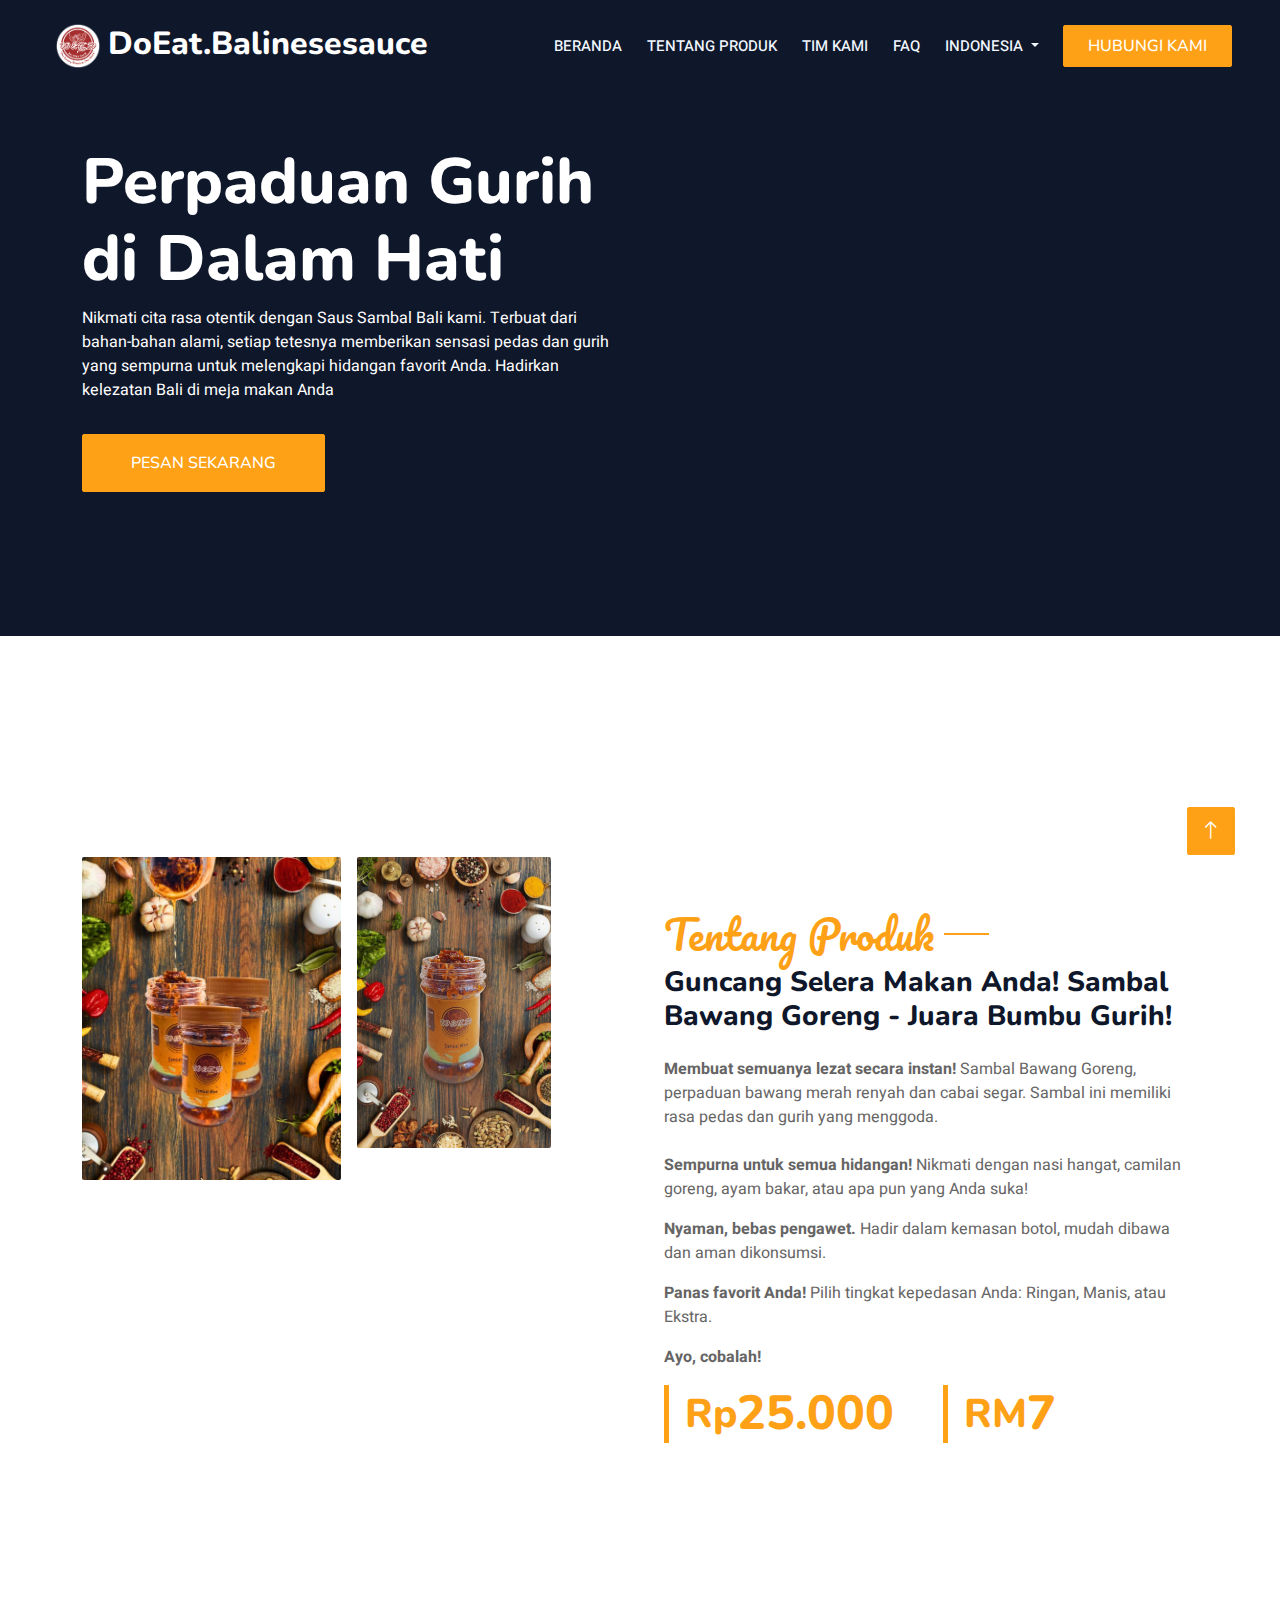
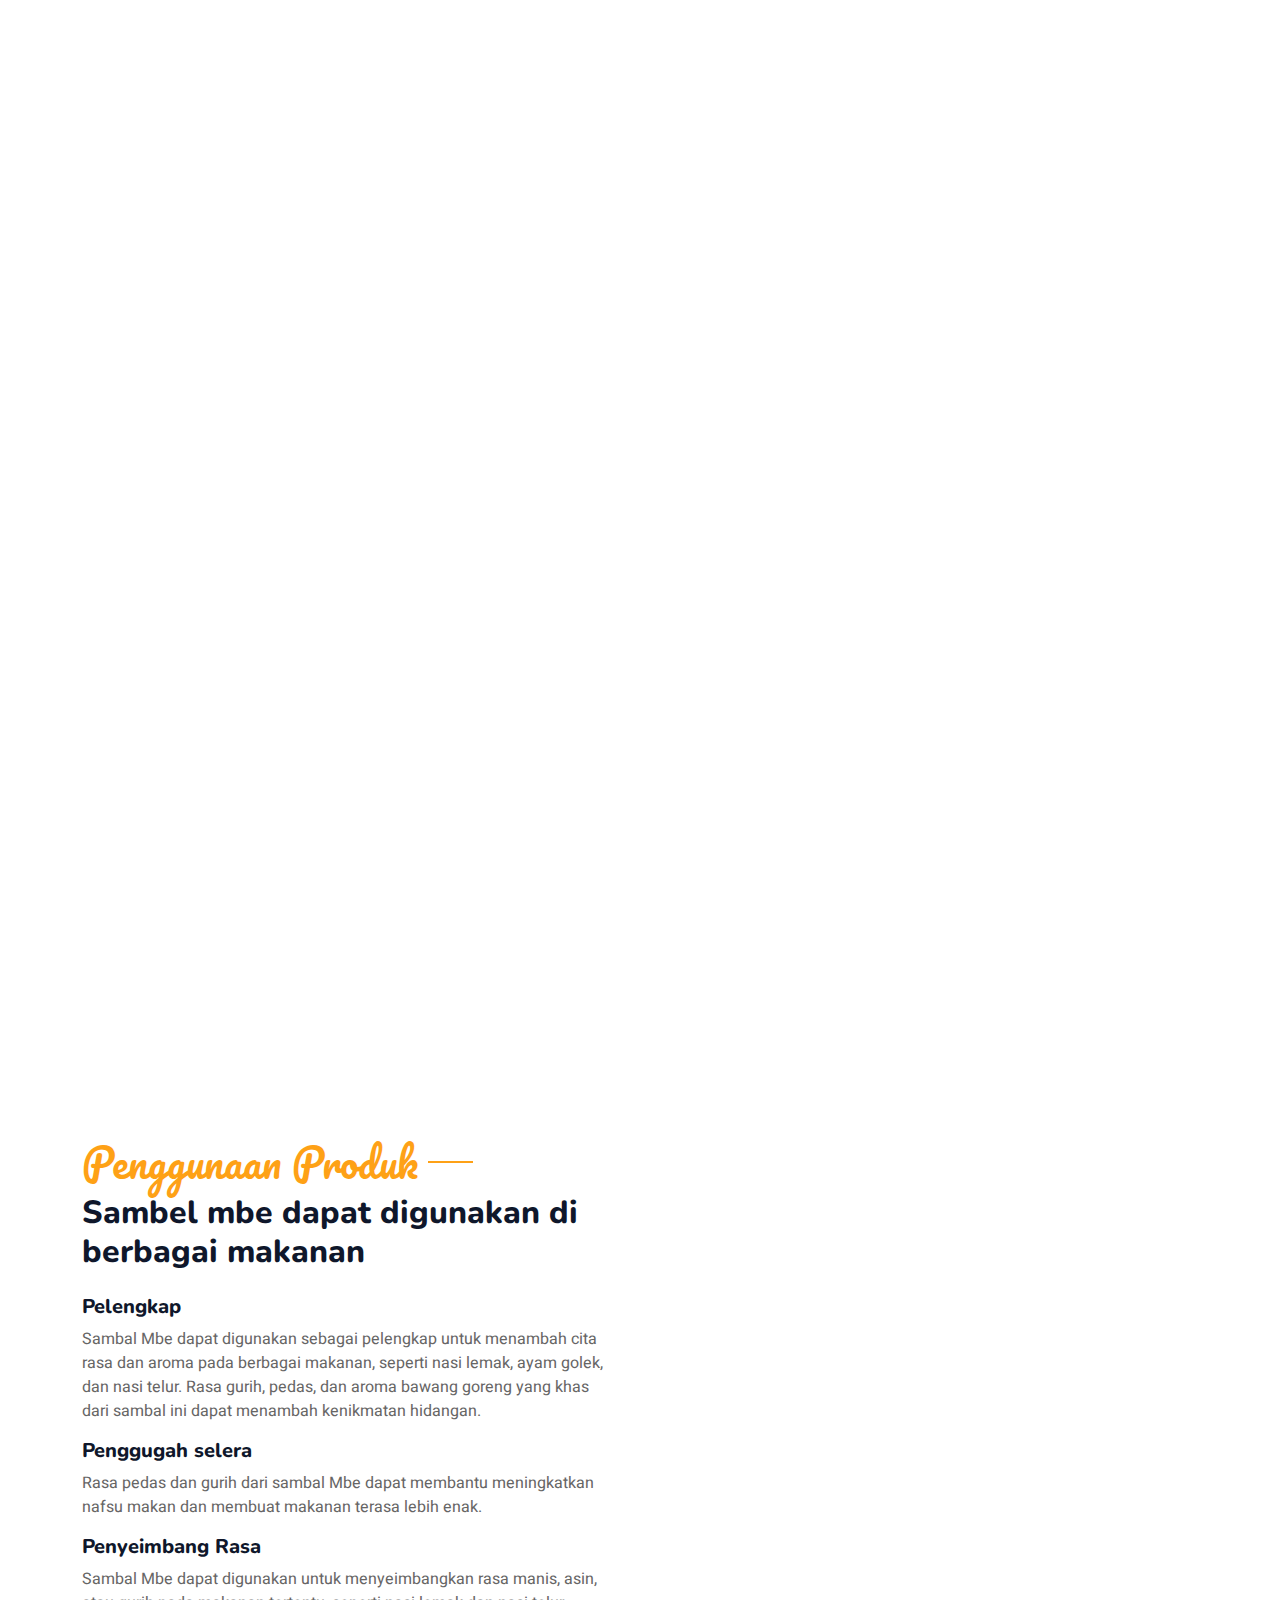
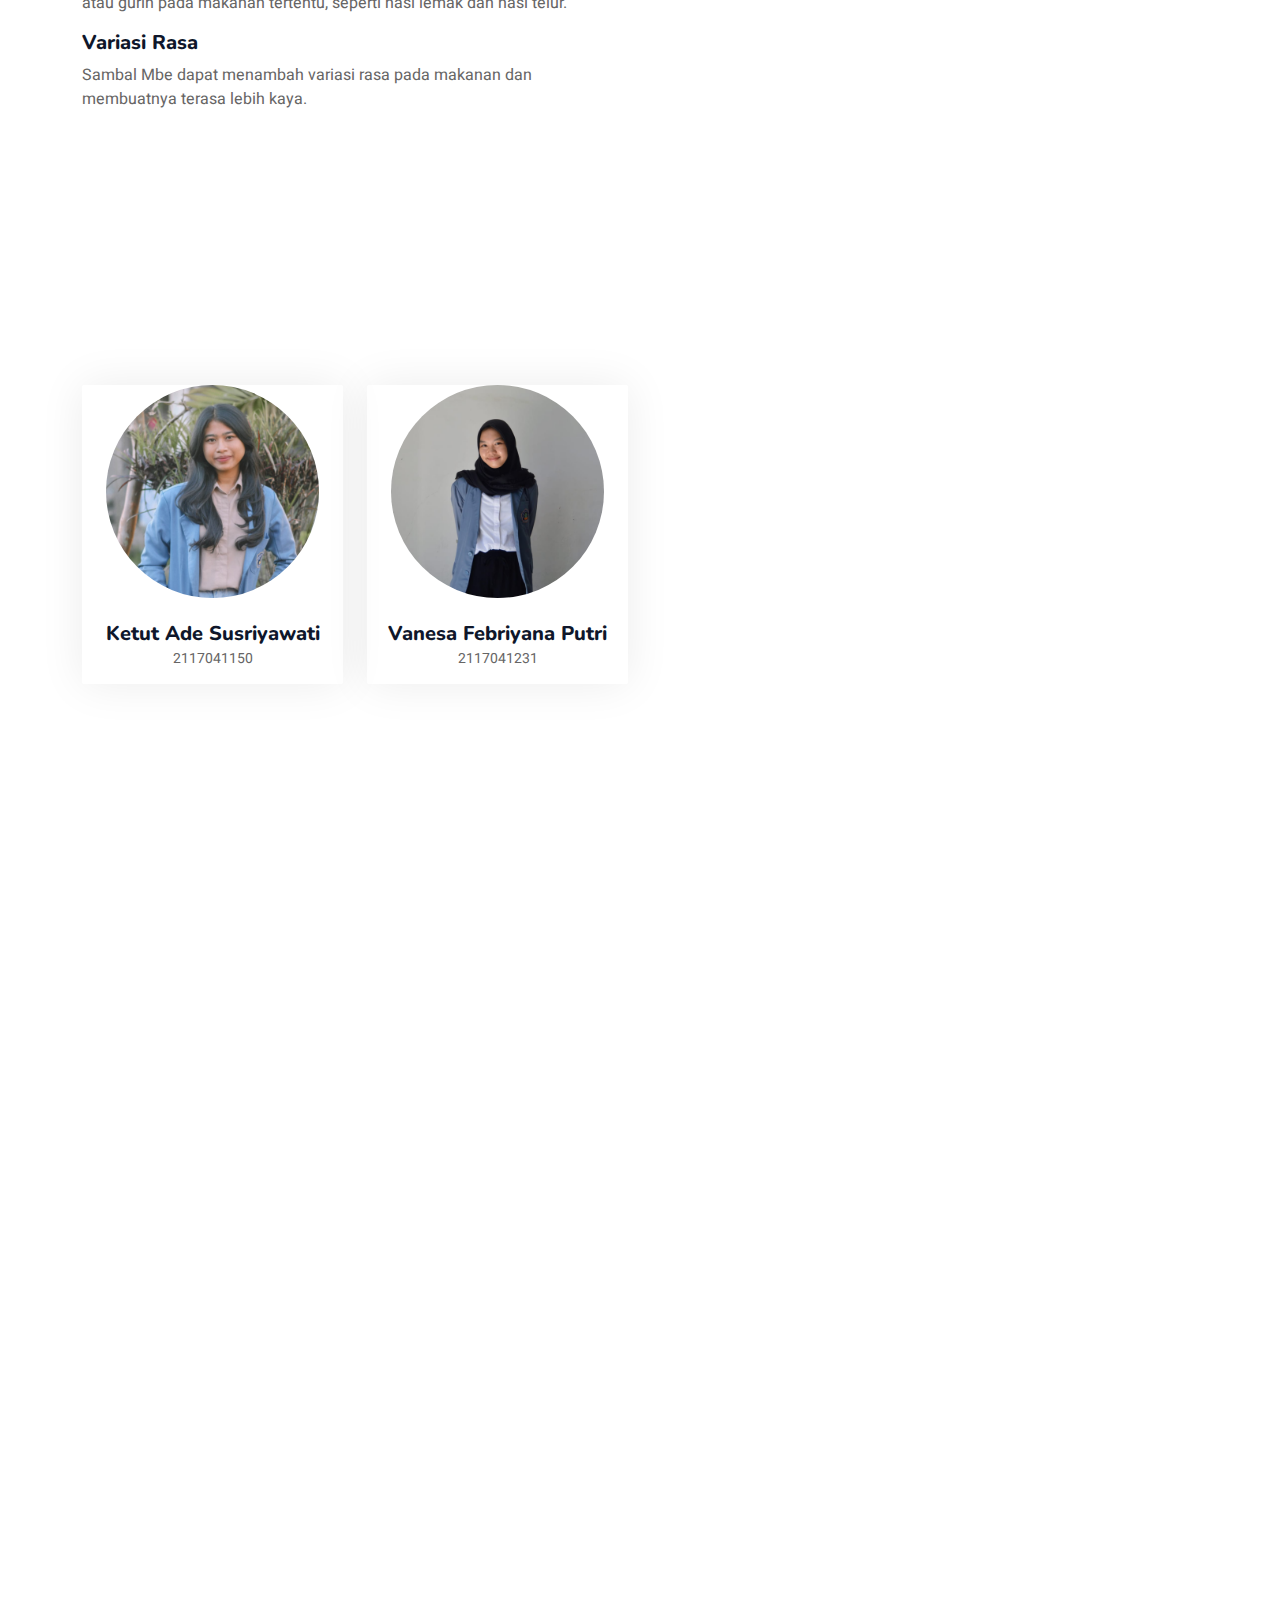
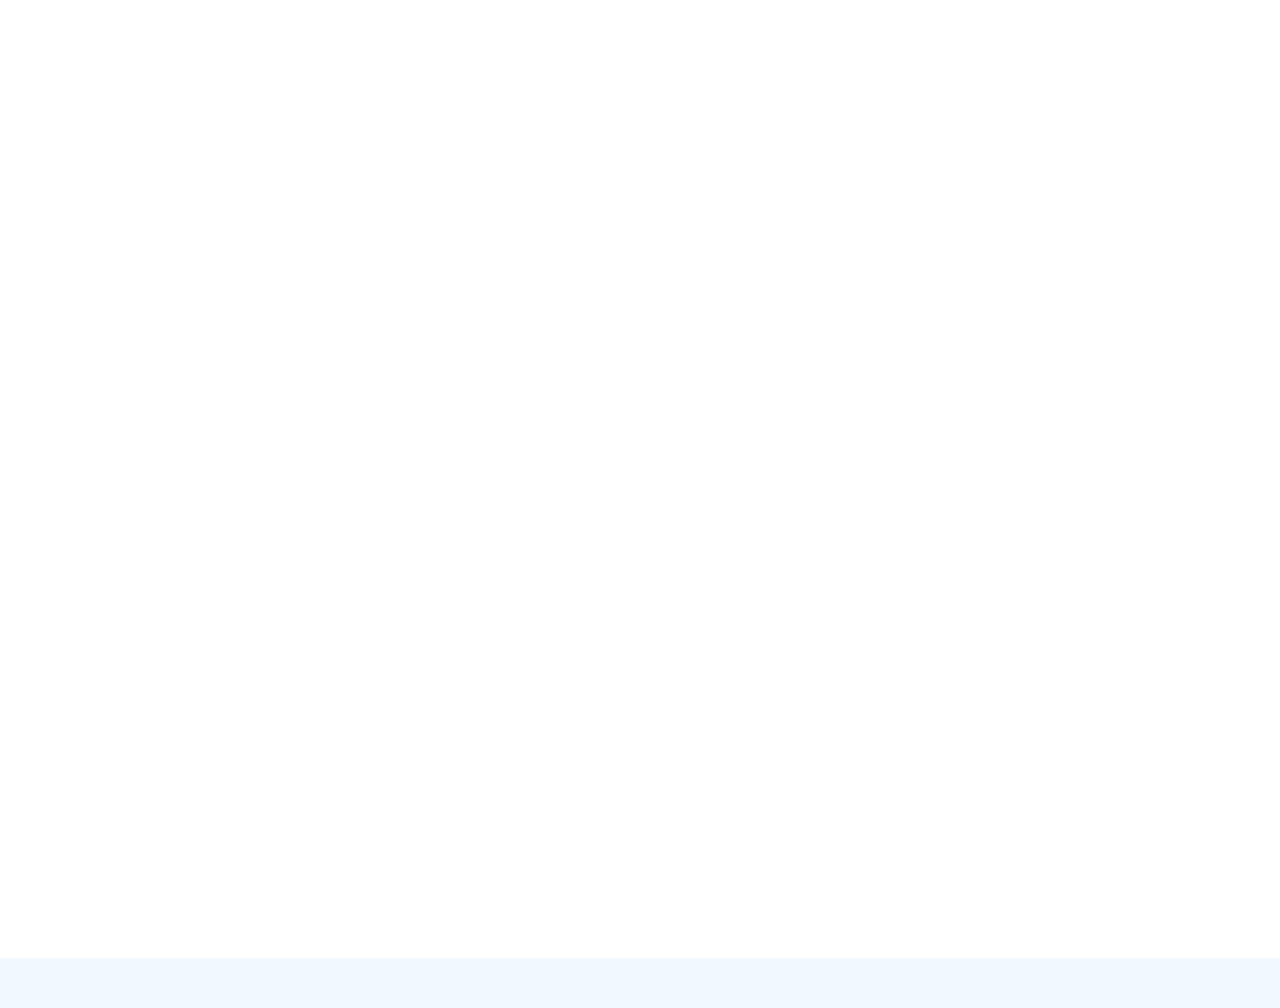
==== index_idn.html @ dbb7de4a "gasss1" ====
<!DOCTYPE html>
<html lang="en">

<head>
    <meta charset="utf-8">
    <title>Website - DoEat.Balinesesauce</title>
    <meta content="width=device-width, initial-scale=1.0" name="viewport">
    <meta content="" name="keywords">
    <meta content="" name="description">

    <!-- Favicon -->
    <link href="img/favicon.ico" rel="icon">
    <link rel="stylesheet" href="https://cdnjs.cloudflare.com/ajax/libs/font-awesome/6.0.0-beta3/css/all.min.css">


    <!-- Google Web Fonts -->
    <link rel="preconnect" href="https://fonts.googleapis.com">
    <link rel="preconnect" href="https://fonts.gstatic.com" crossorigin>
    <link href="https://fonts.googleapis.com/css2?family=Heebo:wght@400;500;600&family=Nunito:wght@600;700;800&family=Pacifico&display=swap" rel="stylesheet">

    <!-- Icon Font Stylesheet -->
    <link href="https://cdnjs.cloudflare.com/ajax/libs/font-awesome/5.10.0/css/all.min.css" rel="stylesheet">
    <link href="https://cdn.jsdelivr.net/npm/bootstrap-icons@1.4.1/font/bootstrap-icons.css" rel="stylesheet">

    <!-- Libraries Stylesheet -->
    <link href="lib/animate/animate.min.css" rel="stylesheet">
    <link href="lib/owlcarousel/assets/owl.carousel.min.css" rel="stylesheet">
    <link href="lib/tempusdominus/css/tempusdominus-bootstrap-4.min.css" rel="stylesheet" />

    <!-- Customized Bootstrap Stylesheet -->
    <link href="css/bootstrap.min.css" rel="stylesheet">

    <!-- Flag -->
    <link rel="stylesheet" href="https://cdnjs.cloudflare.com/ajax/libs/flag-icon-css/3.2.1/css/flag-icon.min.css">

    <!-- Template Stylesheet -->
    <link href="css/style.css" rel="stylesheet">
</head>

<body>
    <div class="container-xxl bg-white p-0">
            <!-- Spinner Start -->
            <div id="spinner" class="show bg-white position-fixed translate-middle w-100 vh-100 top-50 start-50 d-flex align-items-center justify-content-center">
                <div class="spinner-border text-primary" style="width: 3rem; height: 3rem;" role="status">
                    <span class="sr-only">Memuat...</span>
                </div>
            </div>
            <!-- Spinner End -->
    
    
            <!-- Navbar & Hero Start -->
            <section id="home">
                <div class="container-xxl position-relative p-0">
                    <nav id="navbar" class="navbar navbar-expand-lg navbar-dark px-4 px-lg-5 py-3 py-lg-0">
                        <a href="" class="navbar-brand p-0">
                            <h2 class="text-white m-0"><img src="img/logo.png" alt="Logo">DoEat.Balinesesauce</h2>
                        </a>
                        <button class="navbar-toggler" type="button" data-bs-toggle="collapse" data-bs-target="#navbarCollapse">
                            <span class="fa fa-bars"></span>
                        </button>
                        <div class="collapse navbar-collapse" id="navbarCollapse">
                            <div class="navbar-nav ms-auto py-0 pe-4">
                                <a href="#home" class="nav-item nav-link">Beranda</a>
                                <a href="#about" class="nav-item nav-link">Tentang Produk</a>
                                <a href="#team" class="nav-item nav-link">Tim Kami</a>
                                <a href="#faq" class="nav-item nav-link">FAQ</a>
                                <div class="nav-item dropdown">
                                    <a class="nav-link dropdown-toggle" href="#" id="dropdown09" data-bs-toggle="dropdown" aria-haspopup="true" aria-expanded="false">
                                        <span class="flag-icon flag-icon-id"></span> Indonesia
                                    </a>
                                    <div class="dropdown-menu" aria-labelledby="dropdown09">
                                        <a class="dropdown-item" href="index.html"><span class="flag-icon flag-icon-us"></span> English</a>
                                    </div>
                                </div>
                            </div>
                            <a href="http://wa.me/+6285792359895" class="btn btn-primary py-2 px-4">Hubungi Kami</a>
                        </div>
                    </nav>
                <div class="container-xxl py-5 bg-dark hero-header mb-5">
                    <div class="container my-5 py-5">
                        <div class="row align-items-center g-5">
                            <div class="col-lg-6 text-center text-lg-start">
                                <h1 class="display-3 text-white animated slideInLeft">Perpaduan Gurih<br>di Dalam Hati</h1>
                                <p class="text-white animated slideInLeft mb-4 pb-2">Nikmati cita rasa otentik dengan Saus Sambal Bali kami. Terbuat dari bahan-bahan alami, setiap tetesnya memberikan sensasi pedas dan gurih yang sempurna untuk melengkapi hidangan favorit Anda. Hadirkan kelezatan Bali di meja makan Anda</p>
                                <a href="http://wa.me/+6285792359895" class="btn btn-primary py-sm-3 px-sm-5 me-3 animated slideInLeft">Pesan Sekarang</a>
                            </div>
                            <div class="col-lg-6 text-center text-lg-end overflow-hidden">
                                <img class="img-fluid" src="img/hero.png" alt="">
                            </div>
                        </div>
                    </div>
                </div>
            </div>
            </section>        
        <!-- Navbar & Hero End -->


        <!-- About Start -->
         <section id="about">
            <div class="container-xxl py-5">
                <div class="container">
                    <div class="row g-5 align-items-center">
                        <div class="col-lg-6">
                            <div class="row g-3">
                                <div class="col-6 text-start">
                                    <img class="img-fluid rounded w-100 wow zoomIn" data-wow-delay="0.1s" src="img/1.jpeg">
                                </div>
                                <div class="col-6 text-start">
                                    <img class="img-fluid rounded w-75 wow zoomIn" data-wow-delay="0.3s" src="img/2.jpg">
                                </div>
                                <div class="col-6 text-end">
                                    <img class="img-fluid rounded w-75 wow zoomIn" data-wow-delay="0.5s" src="img/3.jpeg">
                                </div>
                                <div class="col-6 text-end">
                                    <img class="img-fluid rounded w-100 wow zoomIn" data-wow-delay="0.7s" src="img/4.jpeg">
                                </div>
                            </div>
                        </div>
                        <div class="col-lg-6">
                            <h1 class="section-title ff-secondary text-start text-primary fw-normal">Tentang Produk</h1>
                            <h3 class="mb-4">Guncang Selera Makan Anda! Sambal Bawang Goreng - Juara Bumbu Gurih!</h3>
                            <p class="mb-4"><b>Membuat semuanya lezat secara instan!</b> Sambal Bawang Goreng, perpaduan bawang merah renyah dan cabai segar. Sambal ini memiliki rasa pedas dan gurih yang menggoda.
                                <p><b>Sempurna untuk semua hidangan!</b> Nikmati dengan nasi hangat, camilan goreng, ayam bakar, atau apa pun yang Anda suka!</p>
                                <p><b>Nyaman, bebas pengawet.</b> Hadir dalam kemasan botol, mudah dibawa dan aman dikonsumsi.</p>
                                <p><b>Panas favorit Anda!</b> Pilih tingkat kepedasan Anda: Ringan, Manis, atau Ekstra.</p>
                                <b>Ayo, cobalah!</b></p>
                            <div class="row g-4 mb-4">
                                <div class="col-sm-6">
                                    <div class="d-flex align-items-center border-start border-5 border-primary px-3">
                                        <h1 class="flex-shrink-0 display-5 text-primary mb-0" style="font-size: 2.5rem;">Rp</h1>
                                        <h1 class="flex-shrink-0 display-5 text-primary mb-0" data-toggle="counter-up">25.000</h1>
                                    </div>
                                </div>
                                <div class="col-sm-6">
                                    <div class="d-flex align-items-center border-start border-5 border-primary px-3">
                                        <h1 class="flex-shrink-0 display-5 text-primary mb-0" style="font-size: 2.5rem;">RM</h1>
                                        <h1 class="flex-shrink-0 display-5 text-primary mb-0" data-toggle="counter-up">7</h1>
                                    </div>
                                </div>
                            </div>
                        </div>
                    </div>
                </div>
            </div>
         </section>
        <!-- About End -->


        <!-- Service Start -->
        <div class="container-xxl py-5">
            <div class="container">
                <div class="text-center wow fadeInUp" data-wow-delay="0.1s">
                    <h1 class="section-title ff-secondary text-center text-primary fw-normal">Manfaat Produk</h1>
                    <h5 class="mb-5">Sambal bawang goreng adalah bumbu populer Indonesia yang terbuat dari bawang merah goreng, cabai, dan rempah-rempah lainnya. Sambal ini merupakan bumbu serbaguna yang dapat dinikmati dengan berbagai macam hidangan, seperti nasi, ayam goreng, atau sayuran. Selain rasanya yang lezat, sambal bawang goreng juga memiliki beberapa manfaat bagi kesehatan.</h5>
                </div>
                <div class="row g-3">
                    <div class="col-lg-4 col-sm-6 wow fadeInUp" data-wow-delay="0.1s">
                        <div class="service-item rounded pt-3">
                            <div class="p-4">
                                <div class="rounded-circle m-4">
                                    <img class="img-fluid" src="img/e1.png" alt="">
                                </div>
                                <div class="text-center">
                                    <h5>Membantu Melawan Jerawat</h5>
                                    <p>Jerawat dapat disebabkan oleh pertumbuhan bakteri pada wajah. Bawang putih, yang digunakan dalam sambal bawang goreng, mengandung allicin dan senyawa lain yang memiliki sifat antibakteri.</p>
                                    <p>Jika Anda sedang berjerawat, mengonsumsi sambal bawang goreng dalam jumlah sedang dan dengan tingkat kepedasan yang sesuai dapat menjadi pilihan yang baik.</p>
                                </div>
                            </div>
                        </div>
                    </div>
                    <div class="col-lg-4 col-sm-6 wow fadeInUp" data-wow-delay="0.1s">
                        <div class="service-item rounded pt-3">
                            <div class="p-4">
                                <div class="rounded-circle m-4">
                                    <img class="img-fluid" src="img/e2.jpg" alt="">
                                </div>
                                <div class="text-center">
                                    <h5>Membantu Menurunkan Kolesterol</h5>
                                    <p>Selain membantu menjaga kesehatan pencernaan, bawang merah yang digunakan dalam sambal bawang goreng juga dapat membantu menurunkan kolesterol karena kandungan allicin.</p>
                                    <p>Cara sehat untuk mengonsumsinya adalah dengan menghindari memakannya dengan lauk pauk yang dapat memicu kolesterol naik. Misalnya, daging merah, makanan cepat saji, dan daging olahan.</p>
                                    <p>Setidaknya, dengan menghindari lauk-pauk pemicu kolesterol naik, Anda bisa menikmati lezatnya sambal bawang goreng dan manfaatnya yang baik untuk tubuh.</p>
                                </div>
                            </div>
                        </div>
                    </div>
                    <div class="col-lg-4 col-sm-6 wow fadeInUp" data-wow-delay="0.1s">
                        <div class="service-item rounded pt-3">
                            <div class="p-4">
                                <div class="rounded-circle m-4">
                                    <img class="img-fluid" src="img/e3.jpg" alt="">
                                </div>
                                <div class="text-center">
                                    <h5>Membantu Menjaga Kesehatan Pencernaan</h5>
                                    <p>Bawang merah mengandung serat, tetapi tidak sebanyak buah-buahan, sayuran, dan biji-bijian. Namun, serat yang terkandung dalam bawang merah juga dapat membantu menjaga kesehatan pencernaan selama dikonsumsi tidak berlebihan.</p>
                                    <p>Jadi, ini bisa menjadi salah satu cara untuk menjaga pencernaan Anda tetap lancar atau terhindar dari sembelit.</p>
                                </div>
                            </div>
                        </div>
                    </div>
                </div>
            </div>
        </div>
        <!-- Service End -->

        <!-- Use Start -->
        <section id="about">
            <div class="container-xxl py-5">
                <div class="container">
                    <div class="row g-5 align-items-center">
                        <div class="col-lg-6">
                            <h1 class="section-title ff-secondary text-start text-primary fw-normal">Penggunaan Produk</h1>
                            <h2>Sambel mbe dapat digunakan di berbagai makanan</h2>
                            <p class="mb-4"><h5>Pelengkap</h5>
                                <p>Sambal Mbe dapat digunakan sebagai pelengkap untuk menambah cita rasa dan aroma pada berbagai makanan, seperti nasi lemak, ayam golek, dan nasi telur. Rasa gurih, pedas, dan aroma bawang goreng yang khas dari sambal ini dapat menambah kenikmatan hidangan.</p>
                                <h5>Penggugah selera</h5>
                                <p>Rasa pedas dan gurih dari sambal Mbe dapat membantu meningkatkan nafsu makan dan membuat makanan terasa lebih enak.</p>
                                <h5>Penyeimbang Rasa</h5>
                                <p>Sambal Mbe dapat digunakan untuk menyeimbangkan rasa manis, asin, atau gurih pada makanan tertentu, seperti nasi lemak dan nasi telur.</p>
                                <h5>Variasi Rasa</h5>
                                <p>Sambal Mbe dapat menambah variasi rasa pada makanan dan membuatnya terasa lebih kaya.</p></p>
                        </div>
                        <div class="col-lg-6">
                            <div class="row g-3">
                                <div class="col-6 text-start">
                                    <img class="img-fluid rounded w-200 wow zoomIn" data-wow-delay="0.1s" src="img/7.jpeg">
                                </div>
                                <div class="col-6 text-start">
                                    <img class="img-fluid rounded w-200 wow zoomIn" data-wow-delay="0.3s" src="img/6.jpg">
                                </div>
                                <div class="col-6 text-end">
                                    <img class="img-fluid rounded w-200 wow zoomIn" data-wow-delay="0.5s" src="img/5.jpg">
                                </div>
                                <div class="col-6 text-end">
                                    <img class="img-fluid rounded w-200 wow zoomIn" data-wow-delay="0.7s" src="img/8.jpeg">
                                </div>
                            </div>
                        </div>
                    </div>
                </div>
            </div>
         </section>
        <!-- Use End -->

        <!-- Team Start -->
        <section id="team">
            <div class="container-xxl pt-5 pb-3">
                <div class="container">
                    <div class="text-center wow fadeInUp" data-wow-delay="0.1s">
                        <h1 class="section-title ff-secondary text-center text-primary fw-normal">Anggota Tim</h1>
                        <h3 class="mb-5">Tim Kami yang Berdedikasi</h3>
                    </div>
                    <div class="row g-4">
                        <div class="col-lg-3 col-md-6 fadeInUp" data-wow-delay="0.3s">
                            <div class="team-item text-center rounded">
                                <div class="rounded-circle overflow-hidden m-4">
                                    <img class="img-fluid" src="img/p1.png" alt="">
                                </div>
                                <h5 class="mb-0">Ketut Ade Susriyawati</h5>
                                <small>2117041150</small>
                            </div>
                        </div>
                        <div class="col-lg-3 col-md-6 fadeInUp" data-wow-delay="0.3s">
                            <div class="team-item text-center rounded">
                                <div class="rounded-circle overflow-hidden m-4">
                                    <img class="img-fluid" src="img/p2.png" alt="">
                                </div>
                                <h5 class="mb-0">Vanesa Febriyana Putri</h5>
                                <small>2117041231</small>
                            </div>
                        </div>
                        <div class="col-lg-3 col-md-6 wow fadeInUp" data-wow-delay="0.5s">
                            <div class="team-item text-center rounded overflow">
                                <div class="rounded-circle overflow-hidden m-4">
                                    <img class="img-fluid" src="img/p3.png" alt="">
                                </div>
                                <h5 class="mb-0">Ketut Ananda Jaya</h5>
                                <small>2117041267</small>
                            </div>
                        </div>
                        <div class="col-lg-3 col-md-6 wow fadeInUp" data-wow-delay="0.7s">
                            <div class="team-item text-center rounded overflow">
                                <div class="rounded-circle overflow-hidden m-4">
                                    <img class="img-fluid" src="img/p4.jpeg" alt="">
                                </div>
                                <h5 class="mb-0">I Gede Sumajaya</h5>
                                <small>2117041105</small>
                            </div>
                        </div>
                    </div>
                </div>
            </div>
        </section> 
        
        <!-- Team End -->

        <!-- FAQ Start -->
         <section id="faq">
            <div class="container-xxl py-5 px-0 wow fadeInUp" data-wow-delay="0.1s">
                <div class="container">
                    <div class="text-center wow fadeInUp" data-wow-delay="0.1s">
                        <h1 class="section-title ff-secondary text-center text-primary fw-normal">FAQ</h1>
                        <h5 class="mb-5">Kenali Lebih Jauh Tentang DoEat.Balinesesauce</h5>
                    </div>
                    <div class="accordion accordion-flush" id="accordionFlushExample">
                        <div class="accordion-item">
                          <h2 class="accordion-header" id="flush-headingOne">
                            <button class="accordion-button collapsed" type="button" data-bs-toggle="collapse" data-bs-target="#flush-collapseOne" aria-expanded="false" aria-controls="flush-collapseOne">
                                Apakah sambal bawang goreng mengandung bahan yang dapat menyebabkan alergi?
                            </button>
                          </h2>
                          <div id="flush-collapseOne" class="accordion-collapse collapse" aria-labelledby="flush-headingOne" data-bs-parent="#accordionFlushExample">
                            <div class="accordion-body">Ya, sambal bawang goreng berpotensi mengandung bahan-bahan yang dapat menyebabkan alergi, terutama bagi mereka yang memiliki alergi makanan laut. Bahan yang perlu diwaspadai adalah terasi, yang terbuat dari udang rebon yang difermentasi. Gejala alergi terasi dapat berupa ruam gatal, gatal-gatal, pembengkakan pada wajah, sesak napas, serta mual dan muntah.</div>
                          </div>
                        </div>
                        <div class="accordion-item">
                          <h2 class="accordion-header" id="flush-headingTwo">
                            <button class="accordion-button collapsed" type="button" data-bs-toggle="collapse" data-bs-target="#flush-collapseTwo" aria-expanded="false" aria-controls="flush-collapseTwo">
                                Bagaimana cara menyimpan sambal bawang goreng agar tahan lama?
                            </button>
                          </h2>
                          <div id="flush-collapseTwo" class="accordion-collapse collapse" aria-labelledby="flush-headingTwo" data-bs-parent="#accordionFlushExample">
                            <div class="accordion-body">Berikut ini beberapa tips untuk menyimpan sambal bawang goreng agar lebih awet:
                                <ol>
                                    <li>Gunakan wadah kedap udara: Simpanlah sambal bawang merah goreng dalam wadah kedap udara seperti toples kaca atau plastik. Hal ini untuk mencegah kontaminasi bakteri dan jamur.</li>
                                    <li>Simpan di tempat yang sejuk dan kering: Hindari menyimpan cabai bawang merah goreng di bawah sinar matahari langsung atau di dekat sumber panas. Simpan di suhu ruangan atau di lemari es.</li>
                                    <li>Tambahkan sedikit minyak: Tuangkan sedikit minyak goreng ke permukaan cabai bawang merah goreng sebelum ditutup. Hal ini untuk mencegah cabai bawang merah goreng mengering dan menjadi keras.</li>
                                    <li>Gunakan sendok yang bersih: Gunakan sendok yang bersih dan kering saat mengambil sambal bawang merah goreng dari wadahnya. Hal ini untuk mencegah kontaminasi bakteri.</li>
                                </ol>
                            </div>
                          </div>
                        </div>
                        <div class="accordion-item">
                          <h2 class="accordion-header" id="flush-headingThree">
                            <button class="accordion-button collapsed" type="button" data-bs-toggle="collapse" data-bs-target="#flush-collapseThree" aria-expanded="false" aria-controls="flush-collapseThree">
                                Apakah bawang bombay goreng dapat digunakan sebagai bumbu?
                            </button>
                          </h2>
                          <div id="flush-collapseThree" class="accordion-collapse collapse" aria-labelledby="flush-headingThree" data-bs-parent="#accordionFlushExample">
                            <div class="accordion-body">Ya, sambal bawang goreng dapat digunakan sebagai bumbu untuk menambah rasa pedas, gurih dan aroma pada berbagai masakan. Berikut ini beberapa contoh penggunaan sambal goreng sebagai bumbu:
                                <ol>
                                    <li>Campurkan sambal bawang goreng ke dalam tumisan sayuran: Sambal bawang goreng dapat ditambahkan ke dalam tumisan sayuran seperti tumis kangkung, tumis buncis, atau tumis tempe.</li>
                                    <li>Gunakan sebagai olesan bumbu: Sambal bawang goreng dapat digunakan sebagai bumbu olesan untuk roti bakar, ayam panggang, atau sate.</li>
                                    <li>Campurkan ke dalam hidangan berkuah: Sambal bawang goreng dapat ditambahkan ke dalam hidangan berkuah seperti soto, bakso, atau mi ayam.</li>
                                    <li>Sebagai sambal pelengkap: Sambal bawang goreng dapat disajikan sebagai bumbu pelengkap untuk berbagai hidangan seperti nasi goreng, nasi uduk, atau lontong sayur.</li>
                                </ol>
                            </div>
                          </div>
                        </div>
                        <div class="accordion-item">
                            <h2 class="accordion-header" id="flush-headingFour">
                              <button class="accordion-button collapsed" type="button" data-bs-toggle="collapse" data-bs-target="#flush-collapseFour" aria-expanded="false" aria-controls="flush-collapseFour">
                                Apakah sambal bawang goreng aman untuk dimakan anak-anak?
                              </button>
                            </h2>
                            <div id="flush-collapseFour" class="accordion-collapse collapse" aria-labelledby="flush-headingThree" data-bs-parent="#accordionFlushExample">
                              <div class="accordion-body">Sambal bawang goreng umumnya aman dikonsumsi anak-anak, namun perlu diperhatikan tingkat kepedasannya.</div>
                            </div>
                          </div>
                          <div class="accordion-item">
                            <h2 class="accordion-header" id="flush-headingFive">
                              <button class="accordion-button collapsed" type="button" data-bs-toggle="collapse" data-bs-target="#flush-collapseFive" aria-expanded="false" aria-controls="flush-collapseFive">
                                Apa saja bahan dasar Sambal Bawang (MBE)?
                              </button>
                            </h2>
                            <div id="flush-collapseFive" class="accordion-collapse collapse" aria-labelledby="flush-headingFive" data-bs-parent="#accordionFlushExample">
                              <div class="accordion-body">Bahan-bahan yang umum digunakan untuk saus sambal bawang goreng adalah:
                                <ol>
                                    <li>Bawang merah: Memberikan rasa gurih dan manis pada sambal.</li>
                                    <li>Bawang putih: Memberikan rasa gurih dan aroma yang khas pada sambal.</li>
                                    <li>Cabai: Memberikan rasa pedas pada saus sambal. Tingkat kepedasan saus sambal dapat disesuaikan dengan selera dengan menambah atau mengurangi jumlah cabai.</li>
                                    <li>Terasi Memberikan rasa gurih dan aroma khas pada sambal. Terasi dibuat dari udang rebon yang difermentasi.</li>
                                    <li>Garam: Untuk memperkuat rasa gurih saus sambal.</li>
                                </ol>
                            </div>
                          </div>
                          <div class="accordion-item">
                            <h2 class="accordion-header" id="flush-headingSix">
                              <button class="accordion-button collapsed" type="button" data-bs-toggle="collapse" data-bs-target="#flush-collapseSix" aria-expanded="false" aria-controls="flush-collapseSix">
                                Apa saja manfaat mengonsumsi cabai bawang merah (MBE)?
                              </button>
                            </h2>
                            <div id="flush-collapseSix" class="accordion-collapse collapse" aria-labelledby="flush-headingSix" data-bs-parent="#accordionFlushExample">
                              <div class="accordion-body">Sambal bawang goreng merupakan salah satu bumbu khas Indonesia yang digemari banyak orang. Selain menambah cita rasa pada masakan, sambal bawang goreng juga memiliki beberapa manfaat bagi kesehatan, antara lain:
                                <ol>
                                    <li>Meningkatkan nafsu makan: Rasa pedas dan gurih dari sambal bawang goreng dapat merangsang indera pengecap dan meningkatkan nafsu makan. Hal ini bermanfaat bagi orang yang mengalami penurunan nafsu makan.</li>
                                    <li>Maintains digestive health: The chili peppers in sambal bawang goreng contain capsaicin, a compound that can help improve digestion and prevent constipation. Capsaicin can also help improve the absorption of vitamins and minerals in the body.</li>
                                    <li>Meningkatkan metabolisme: Capsaicin dalam cabai juga dapat membantu meningkatkan metabolisme tubuh, membantunya membakar lebih banyak kalori dan lemak. Hal ini bermanfaat bagi orang yang sedang menjalani program diet atau ingin mempertahankan berat badan yang ideal.</li>
                                    <li>Menangkal radikal bebas: Bawang merah dan bawang putih dalam sambal goreng mengandung antioksidan yang dapat membantu menangkal radikal bebas dan melindungi tubuh dari penyakit kronis seperti kanker, penyakit jantung, dan stroke.</li>
                                    <li>Meningkatkan daya tahan tubuh: Kandungan vitamin C dalam bawang merah dan bawang putih dapat membantu meningkatkan sistem kekebalan tubuh dan melawan infeksi.</li>
                                    <li>Meredakan rasa sakit: Capsaicin dalam cabai memiliki sifat anti-inflamasi yang dapat membantu meredakan rasa sakit seperti sakit kepala, sakit gigi, dan nyeri sendi.</li>
                                </ol>
                            </div>
                            </div>
                          </div>
                      </div>
                </div>
            </div>
         </section>
        <!-- FAQ End -->

        <!-- Testimonial Start -->
        <div class="container-xxl py-5 wow fadeInUp" data-wow-delay="0.1s">
            <div class="container">
                <div class="text-center">
                    <h1 class="section-title ff-secondary text-center text-primary fw-normal">Testimoni</h1>
                    <h3 class="mb-5">Kata Klien Kami!!!</h3>
                </div>
                <div class="owl-carousel testimonial-carousel">
                    <div class="testimonial-item bg-transparent border rounded p-4">
                        <i class="fa fa-quote-left fa-2x text-primary mb-3"></i>
                        <p>Sambal Bali ini luar biasa! Rasa pedas dan gurihnya benar-benar otentik dan mengingatkan saya pada liburan saya di Bali. Sempurna untuk semua jenis hidangan.</p>
                        <div class="d-flex align-items-center">
                            <img class="img-fluid flex-shrink-0 rounded-circle" src="img/testimonial-1.jpg" style="width: 50px; height: 50px;">
                            <div class="ps-3">
                                <h5 class="mb-1">Andi</h5>
                            </div>
                        </div>
                    </div>
                    <div class="testimonial-item bg-transparent border rounded p-4">
                        <i class="fa fa-quote-left fa-2x text-primary mb-3"></i>
                        <p>Saya suka bagaimana sambal bali ini dibuat dari bahan-bahan alami. Rasanya sangat segar dan tidak terlalu kuat. Ini adalah tambahan yang sempurna untuk makanan sehari-hari saya.</p>
                        <div class="d-flex align-items-center">
                            <img class="img-fluid flex-shrink-0 rounded-circle" src="img/testimonial-2.jpg" style="width: 50px; height: 50px;">
                            <div class="ps-3">
                                <h5 class="mb-1">Dewi</h5>
                            </div>
                        </div>
                    </div>
                    <div class="testimonial-item bg-transparent border rounded p-4">
                        <i class="fa fa-quote-left fa-2x text-primary mb-3"></i>
                        <p>Keluarga saya menyukai sambal bali ini! Kepedasannya pas, dan rasanya luar biasa. Setiap makan malam di rumah terasa lebih istimewa dengan sambal ini.</p>
                        <div class="d-flex align-items-center">
                            <img class="img-fluid flex-shrink-0 rounded-circle" src="img/testimonial-3.jpg" style="width: 50px; height: 50px;">
                            <div class="ps-3">
                                <h5 class="mb-1">Rudi</h5>
                            </div>
                        </div>
                    </div>
                    <div class="testimonial-item bg-transparent border rounded p-4">
                        <i class="fa fa-quote-left fa-2x text-primary mb-3"></i>
                        <p>Saus Sambal Bali ini benar-benar mengubah cara saya menikmati makanan. Rasanya yang otentik membawa saya kembali ke Bali. Ini adalah sambal favorit saya sekarang!</p>
                        <div class="d-flex align-items-center">
                            <img class="img-fluid flex-shrink-0 rounded-circle" src="img/testimonial-4.jpg" style="width: 50px; height: 50px;">
                            <div class="ps-3">
                                <h5 class="mb-1">Maya</h5>
                            </div>
                        </div>
                    </div>
                </div>
            </div>
        </div>
        <!-- Testimonial End -->
        

        <!-- Footer Start -->
        <div class="container-fluid bg-dark text-light footer pt-5 mt-5 wow fadeIn" data-wow-delay="0.1s">
            <div class="container py-5">
                <div class="row g-5">
                    <div class="col-lg-3 col-md-6">
                        <h4 class="section-title ff-secondary text-start text-primary fw-normal mb-4">Perusahaan</h4>
                        <a class="btn btn-link" href="#team">Tentang Kami</a>
                        <a class="btn btn-link" href="http://wa.me/+6285792359895">Hubungi Kami</a>
                        <a class="btn btn-link" href="">Kebijakan Privasi</a>
                        <a class="btn btn-link" href="">Syarat & Ketentuan</a>
                    </div>
                    <div class="col-lg-4 col-md-8">
                        <h4 class="section-title ff-secondary text-start text-primary fw-normal mb-4">Kontak</h4>
                        <p class="mb-2"><i class="fa fa-map-marker-alt me-3"></i>Singaraja, Bali</p>
                        <p class="mb-2"><i class="fa fa-phone-alt me-3"></i>+62 857-9235-9895</p>
                        <p class="mb-2"><i class="fa fa-envelope me-3"></i>doeatbalinesesauce@gmail.com</p>
                        <div class="d-flex pt-2">
                            <a class="btn btn-outline-light btn-social" href="https://www.instagram.com/doeat.24?igsh=YjV0NGE4bG1rOQ=="><i class="fab fa-instagram"></i></a>
                            <a class="btn btn-outline-light btn-social" href="https://www.tiktok.com/@doeat.id?_t=8mzSHDf8JiT&_r=1"><i class="fa-brands fa-tiktok"></i></a>
                            <a class="btn btn-outline-light btn-social" href="www.youtube.com"><i class="fab fa-youtube"></i></a>
                            <a class="btn btn-outline-light btn-social" href="http://wa.me/+6285792359895"><i class="fab fa-whatsapp"></i></a>
                        </div>
                    </div>
                    <div class="col-lg-3 col-md-6">
                        <h4 class="section-title ff-secondary text-start text-primary fw-normal mb-4">Lokasi Kami</h4>
                        <div class="position-relative mx-auto" style="max-width: 400px;">
                            <iframe src="https://www.google.com/maps/embed?pb=!1m18!1m12!1m3!1d3949.7161129067586!2d115.09184231478443!3d-8.11735109414811!2m3!1f0!2f0!3f0!3m2!1i1024!2i768!4f13.1!3m3!1m2!1s0x2dd19394380e9ad3%3A0xb234d51f1a934e7a!2sUniversitas%20Pendidikan%20Ganesha!5e0!3m2!1sen!2sid!4v1629119945197!5m2!1sen!2sid" width="100%" height="250" frameborder="0" style="border:0;" allowfullscreen="" aria-hidden="false" tabindex="0"></iframe>
                        </div>
                    </div>
                    <div class="col-lg-2 col-md-6">
                        <h4 class="section-title ff-secondary text-start text-primary fw-normal mb-4">Waktu Buka</h4>
                        <h5 class="text-light fw-normal">Senin - Jum'at</h5>
                        <p>07AM - 09PM</p>
                        <h5 class="text-light fw-normal">Sabtu - Minggu</h5>
                        <p>08AM - 08PM</p>
                    </div>
                </div>
            </div>
            <div class="container">
                <div class="copyright">
                    <div class="row">
                        <div class="col-md-6 text-center text-md-start mb-3 mb-md-0">
                            &copy; <a class="border-bottom" href="#">DoEat.Balinesesauce</a> | Semua Hak Cipta Dilindungi Undang-Undang. 
                        </div>
                        <div class="col-md-6 text-center text-md-end">
                            <div class="footer-menu">
                                <a href="#home">Beranda</a>
                                <a href="">Cookie</a>
                                <a href="#faq">Bantuan</a>
                                <a href="#faq">FAQ</a>
                            </div>
                        </div>
                    </div>
                </div>
            </div>
        </div>
        <!-- Footer End -->


        <!-- Back to Top -->
        <a href="#" class="btn btn-lg btn-primary btn-lg-square back-to-top"><i class="bi bi-arrow-up"></i></a>
    </div>

    <!-- JavaScript Libraries -->
    <script src="https://code.jquery.com/jquery-3.4.1.min.js"></script>
    <script src="https://cdn.jsdelivr.net/npm/bootstrap@5.0.2/dist/js/bootstrap.bundle.min.js"></script>
    <script src="lib/wow/wow.min.js"></script>
    <script src="lib/easing/easing.min.js"></script>
    <script src="lib/waypoints/waypoints.min.js"></script>
    <script src="lib/counterup/counterup.min.js"></script>
    <script src="lib/owlcarousel/owl.carousel.min.js"></script>
    <script src="lib/tempusdominus/js/moment.min.js"></script>
    <script src="lib/tempusdominus/js/moment-timezone.min.js"></script>
    <script src="lib/tempusdominus/js/tempusdominus-bootstrap-4.min.js"></script>
    <script>
        document.addEventListener('DOMContentLoaded', function() {
            var navbar = document.getElementById('navbar');
            var navLinks = document.querySelectorAll('.nav-link');
            var sections = document.querySelectorAll('section');

            window.addEventListener('scroll', function() {
                if (window.scrollY > 50) {
                    navbar.classList.add('scrolled');
                } else {
                    navbar.classList.remove('scrolled');
                }

                sections.forEach(function(section) {
                    var top = window.scrollY;
                    var offset = section.offsetTop - 150;
                    var height = section.offsetHeight;
                    var id = section.getAttribute('id');

                    if (top >= offset && top < offset + height) {
                        navLinks.forEach(function(link) {
                            link.classList.remove('active');
                            if (link.getAttribute('href') === '#' + id) {
                                link.classList.add('active');
                            }
                        });
                    }
                });
            });
        });
    </script>
    <!-- Template Javascript -->
    <script src="js/main.js"></script>
</body>

</html>
---- css/style.css ----
/********** Template CSS **********/
:root {
    --primary: #FEA116;
    --light: #F1F8FF;
    --dark: #0F172B;
}


.ff-secondary {
    font-family: 'Pacifico', cursive;
}

.fw-medium {
    font-weight: 600 !important;
}

.fw-semi-bold {
    font-weight: 700 !important;
}

.back-to-top {
    position: fixed;
    display: none;
    right: 45px;
    bottom: 45px;
    z-index: 99;
}

.navbar {
    background-color: #343a40;
    transition: background-color 0.5s;
}
/* Navbar color when scrolled */
.navbar.scrolled {
    background-color: #007bff;
}
/* Additional padding for sections */
section {
    padding-top: 100px; /* Adjust as necessary */
    padding-bottom: 100px; /* Adjust as necessary */
}

/*** Spinner ***/
#spinner {
    opacity: 0;
    visibility: hidden;
    transition: opacity .5s ease-out, visibility 0s linear .5s;
    z-index: 99999;
}

#spinner.show {
    transition: opacity .5s ease-out, visibility 0s linear 0s;
    visibility: visible;
    opacity: 1;
}


/*** Button ***/
.btn {
    font-family: 'Nunito', sans-serif;
    font-weight: 500;
    text-transform: uppercase;
    transition: .5s;
}

.btn.btn-primary,
.btn.btn-secondary {
    color: #FFFFFF;
}

.btn-square {
    width: 38px;
    height: 38px;
}

.btn-sm-square {
    width: 32px;
    height: 32px;
}

.btn-lg-square {
    width: 48px;
    height: 48px;
}

.btn-square,
.btn-sm-square,
.btn-lg-square {
    padding: 0;
    display: flex;
    align-items: center;
    justify-content: center;
    font-weight: normal;
    border-radius: 2px;
}

#home {
    margin-top: -50px;
    padding-top: 50px;
}
#about {
    margin-top: -25px;
    padding-top: 50px;
}
#team {
    margin-top: -200px;
    padding-top: -0.3px;
}
#faq {
    margin-top: -100px;
    padding-top: -0.3px;
}


/*** Navbar ***/
.dropdown-menu .dropdown-item {
    background-color: transparent !important;
}

.navbar-dark .navbar-nav .nav-link {
    position: relative;
    margin-left: 25px;
    padding: 35px 0;
    font-size: 15px;
    color: var(--light) !important;
    text-transform: uppercase;
    font-weight: 500;
    outline: none;
    transition: .5s;
}
.navbar {
    background-color: #343a40;
    transition: background-color 0.5s;
}
/* Navbar color when scrolled */
.navbar.scrolled {
    background-color: #007bff !important; /* Gunakan !important jika perlu mengatasi prioritas */
}



.sticky-top.navbar-dark .navbar-nav .nav-link {
    padding: 20px 0;
}

.navbar-dark .navbar-nav .nav-link:hover,
.navbar-dark .navbar-nav .nav-link.active {
    color: var(--primary) !important;
}

.navbar-dark .navbar-brand img {
    max-height: 60px;
    transition: .5s;
}

.sticky-top.navbar-dark .navbar-brand img {
    max-height: 45px;
}

@media (max-width: 991.98px) {
    .sticky-top.navbar-dark {
        position: relative;
    }

    .navbar-dark .navbar-collapse {
        margin-top: 15px;
        border-top: 1px solid rgba(255, 255, 255, .1)
    }

    .navbar-dark .navbar-nav .nav-link,
    .sticky-top.navbar-dark .navbar-nav .nav-link {
        padding: 10px 0;
        margin-left: 0;
    }

    .navbar-dark .navbar-brand img {
        max-height: 45px;
    }
}

@media (min-width: 992px) {
    .navbar-dark {
        position: absolute;
        width: 100%;
        top: 0;
        left: 0;
        z-index: 999;
        background: transparent !important;
    }
    
    .sticky-top.navbar-dark {
        position: fixed;
        background: var(--dark) !important;
    }
}



/*** Hero Header ***/
.hero-header {
    background: linear-gradient(rgba(15, 23, 43, .9), rgba(15, 23, 43, .9)), url(../img/bg-hero.jpg);
    background-position: center center;
    background-repeat: no-repeat;
    background-size: cover;
}

.hero-header img {
    animation: imgRotate 50s linear infinite;
}

@keyframes imgRotate { 
    100% { 
        transform: rotate(360deg); 
    } 
}

.breadcrumb-item + .breadcrumb-item::before {
    color: rgba(255, 255, 255, .5);
}


/*** Section Title ***/
.section-title {
    position: relative;
    display: inline-block;
}

.section-title::before {
    position: absolute;
    content: "";
    width: 45px;
    height: 2px;
    top: 50%;
    left: -55px;
    margin-top: -1px;
    background: var(--primary);
}

.section-title::after {
    position: absolute;
    content: "";
    width: 45px;
    height: 2px;
    top: 50%;
    right: -55px;
    margin-top: -1px;
    background: var(--primary);
}

.section-title.text-start::before,
.section-title.text-end::after {
    display: none;
}


/*** Service ***/
.service-item {
    box-shadow: 0 0 45px rgba(0, 0, 0, .08);
    transition: .5s;
}

.service-item:hover {
    background: var(--primary);
}

.service-item * {
    transition: .5s;
}

.service-item:hover * {
    color: var(--light) !important;
}


/*** Team ***/
.team-item {
    box-shadow: 0 0 45px rgba(0, 0, 0, .08);
    height: calc(100% - 10px);
    transition: .5s;
}

.team-item img {
    transition: .5s;
}

.team-item:hover img {
    transform: scale(1.1);
}

.team-item:hover {
    height: 100%;
}

.team-item .btn {
    border-radius: 38px 38px 0 0;
}
/*** FAQ ***/
.accordion-button {
    background-color: orange;
    color: white; /* Mengubah warna teks agar terlihat kontras */
  }

  /* Mengubah warna latar belakang isi accordion */
  .accordion-body {
    background-color: #fcdba7; /* Warna oranye yang lebih muda untuk isi */
    color: black;
  }

  /* Mengubah warna latar belakang saat tombol accordion tidak dalam keadaan collapsed (terbuka) */
  .accordion-button:not(.collapsed) {
    background-color: #e69500;
    color: white; /* Mengubah warna teks agar terlihat kontras */
  }

/*** Testimonial ***/
.testimonial-carousel .owl-item .testimonial-item,
.testimonial-carousel .owl-item.center .testimonial-item * {
    transition: .5s;
}

.testimonial-carousel .owl-item.center .testimonial-item {
    background: var(--primary) !important;
    border-color: var(--primary) !important;
}

.testimonial-carousel .owl-item.center .testimonial-item * {
    color: var(--light) !important;
}

.testimonial-carousel .owl-dots {
    margin-top: 24px;
    display: flex;
    align-items: flex-end;
    justify-content: center;
}

.testimonial-carousel .owl-dot {
    position: relative;
    display: inline-block;
    margin: 0 5px;
    width: 15px;
    height: 15px;
    border: 1px solid #CCCCCC;
    border-radius: 15px;
    transition: .5s;
}

.testimonial-carousel .owl-dot.active {
    background: var(--primary);
    border-color: var(--primary);
}


/*** Footer ***/
.footer .btn.btn-social {
    margin-right: 5px;
    width: 35px;
    height: 35px;
    display: flex;
    align-items: center;
    justify-content: center;
    color: var(--light);
    border: 1px solid #FFFFFF;
    border-radius: 35px;
    transition: .3s;
}

.footer .btn.btn-social:hover {
    color: var(--primary);
}

.footer .btn.btn-link {
    display: block;
    margin-bottom: 5px;
    padding: 0;
    text-align: left;
    color: #FFFFFF;
    font-size: 15px;
    font-weight: normal;
    text-transform: capitalize;
    transition: .3s;
}

.footer .btn.btn-link::before {
    position: relative;
    content: "\f105";
    font-family: "Font Awesome 5 Free";
    font-weight: 900;
    margin-right: 10px;
}

.footer .btn.btn-link:hover {
    letter-spacing: 1px;
    box-shadow: none;
}

.footer .copyright {
    padding: 25px 0;
    font-size: 15px;
    border-top: 1px solid rgba(256, 256, 256, .1);
}

.footer .copyright a {
    color: var(--light);
}

.footer .footer-menu a {
    margin-right: 15px;
    padding-right: 15px;
    border-right: 1px solid rgba(255, 255, 255, .1);
}

.footer .footer-menu a:last-child {
    margin-right: 0;
    padding-right: 0;
    border-right: none;
}
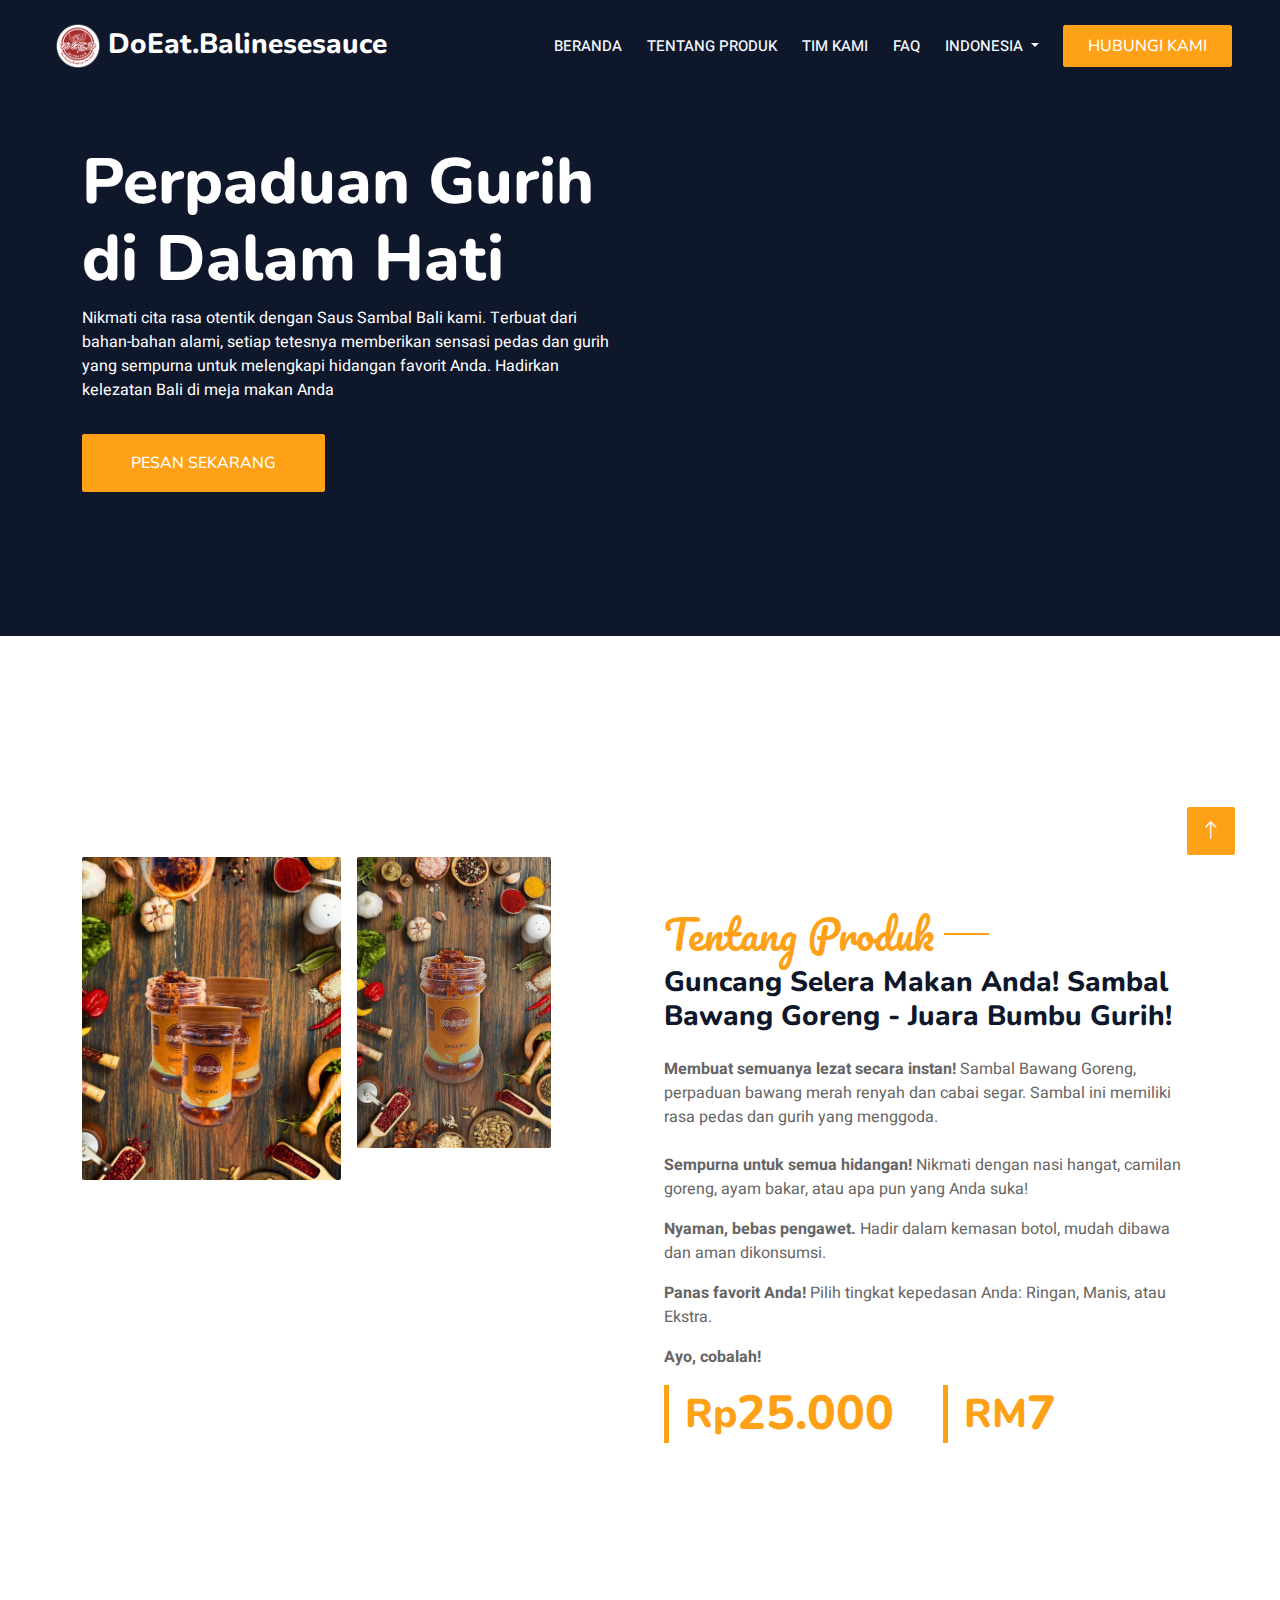
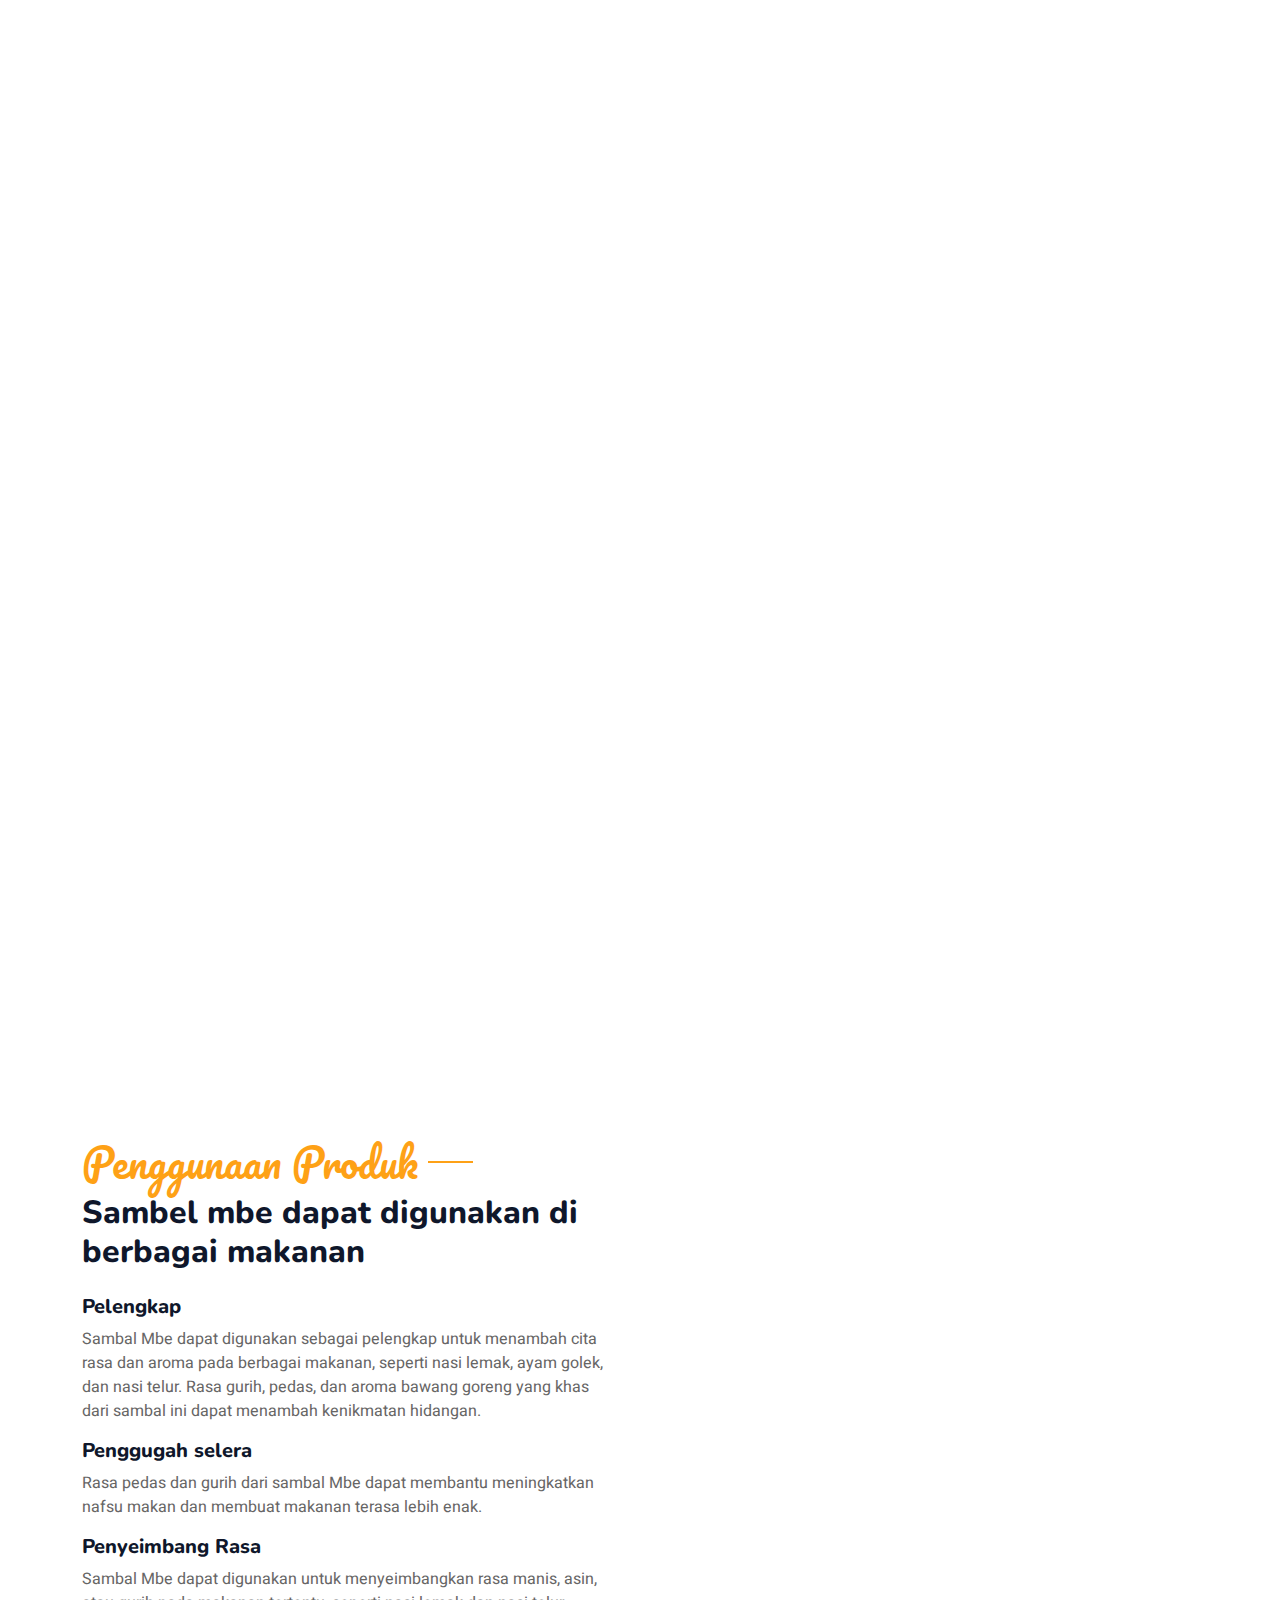
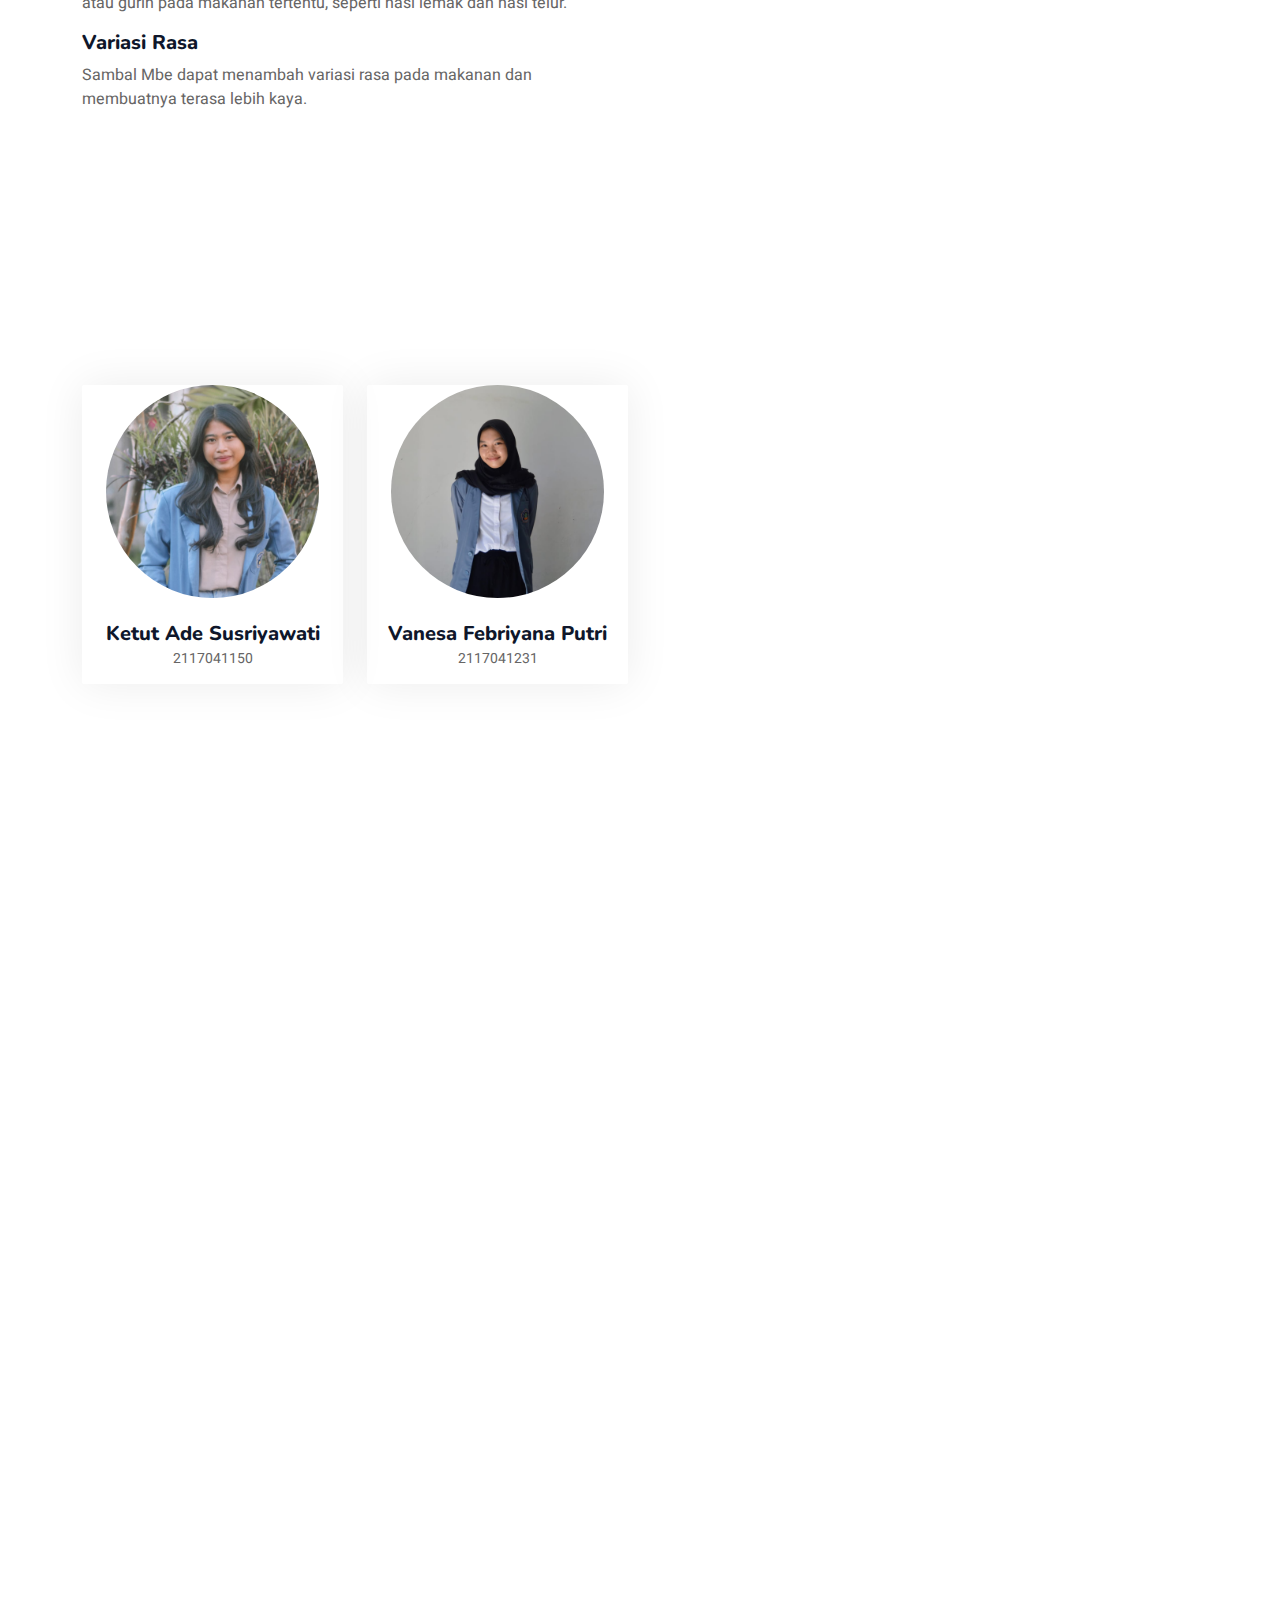
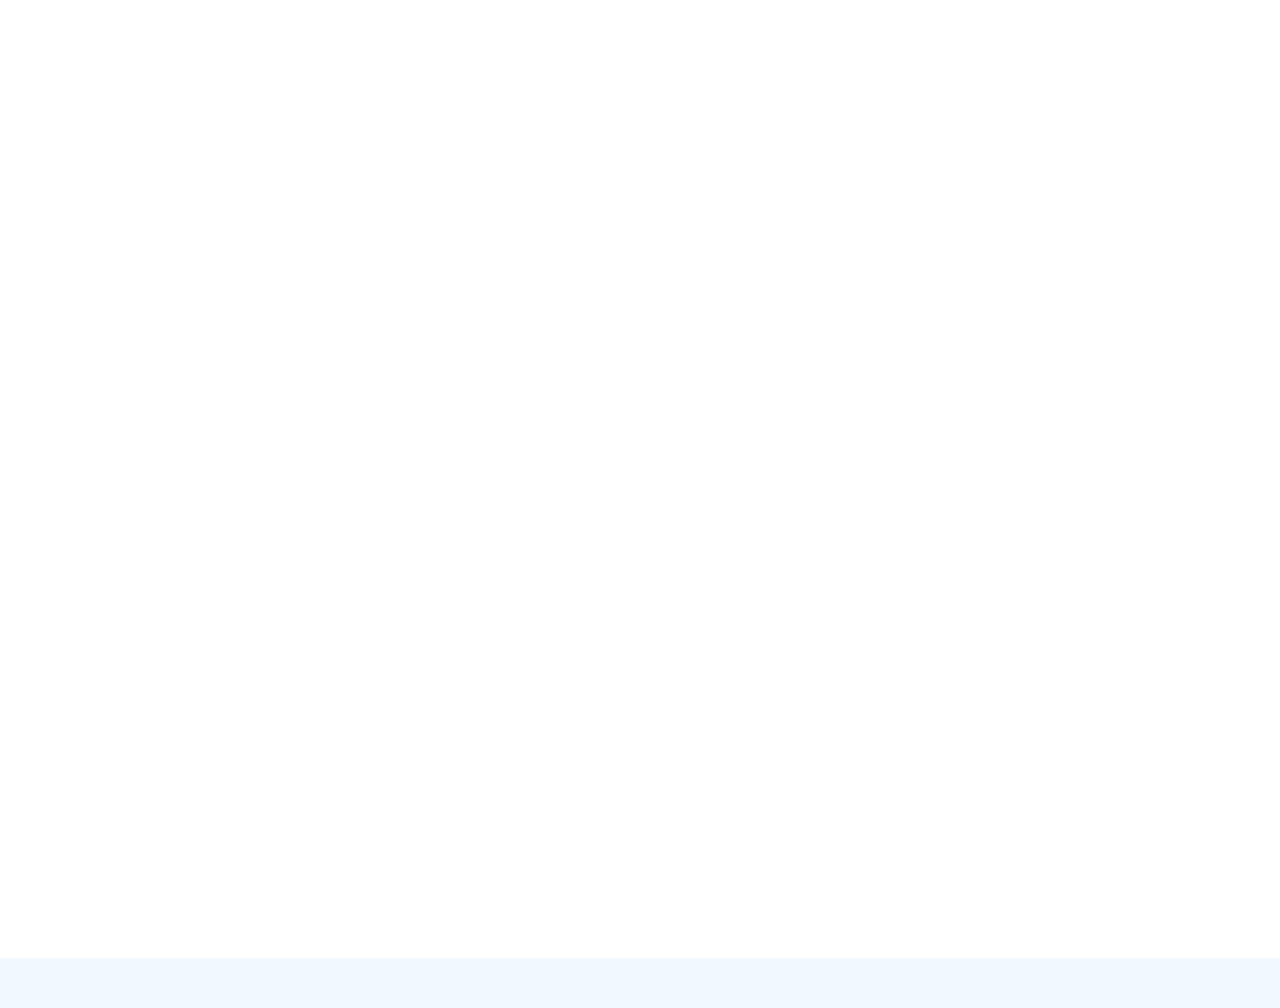
==== commit 479f251d: "Update index_idn.html" ====
--- a/index_idn.html
+++ b/index_idn.html
@@ -53,7 +53,7 @@
                 <div class="container-xxl position-relative p-0">
                     <nav id="navbar" class="navbar navbar-expand-lg navbar-dark px-4 px-lg-5 py-3 py-lg-0">
                         <a href="" class="navbar-brand p-0">
-                            <h2 class="text-white m-0"><img src="img/logo.png" alt="Logo">DoEat.Balinesesauce</h2>
+                            <h3 class="text-white m-0"><img src="img/logo.png" alt="Logo">DoEat.Balinesesauce</h3>
                         </a>
                         <button class="navbar-toggler" type="button" data-bs-toggle="collapse" data-bs-target="#navbarCollapse">
                             <span class="fa fa-bars"></span>
@@ -561,4 +561,4 @@
     <script src="js/main.js"></script>
 </body>
 
-</html>+</html>
